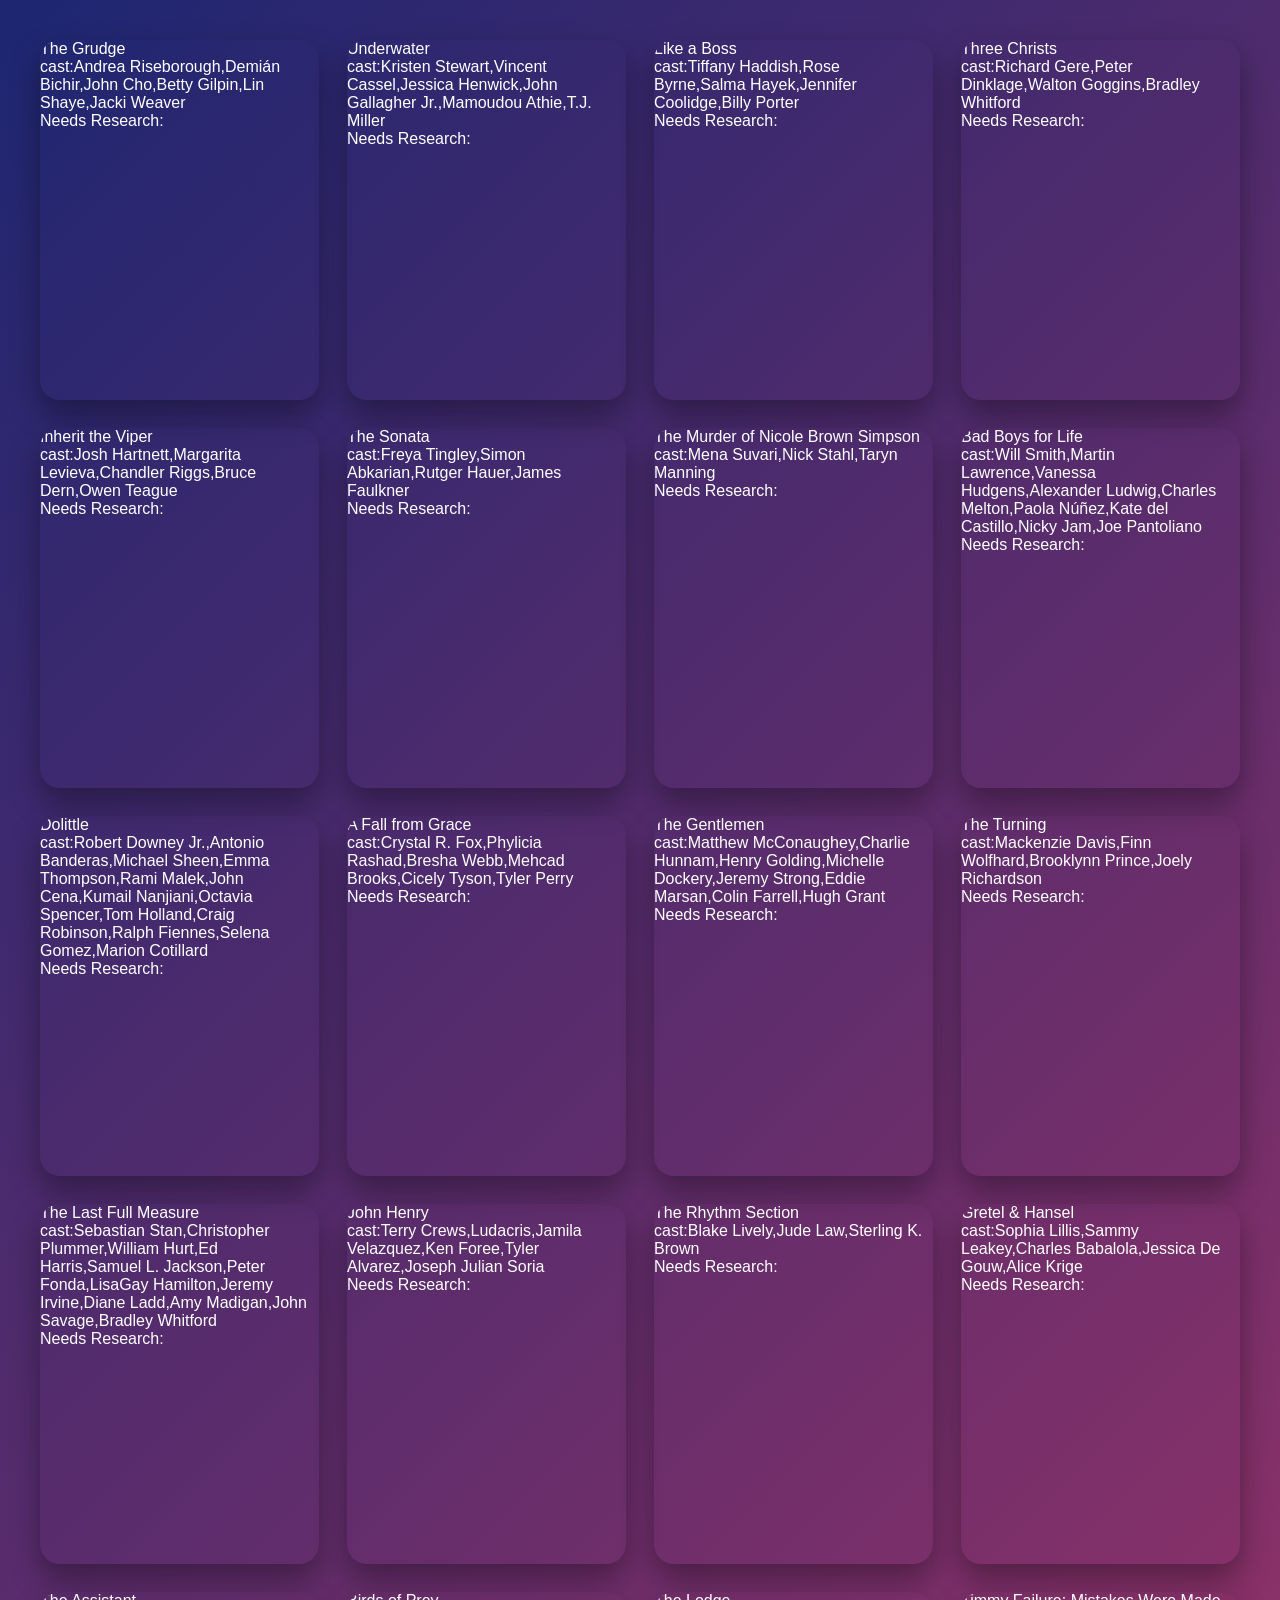
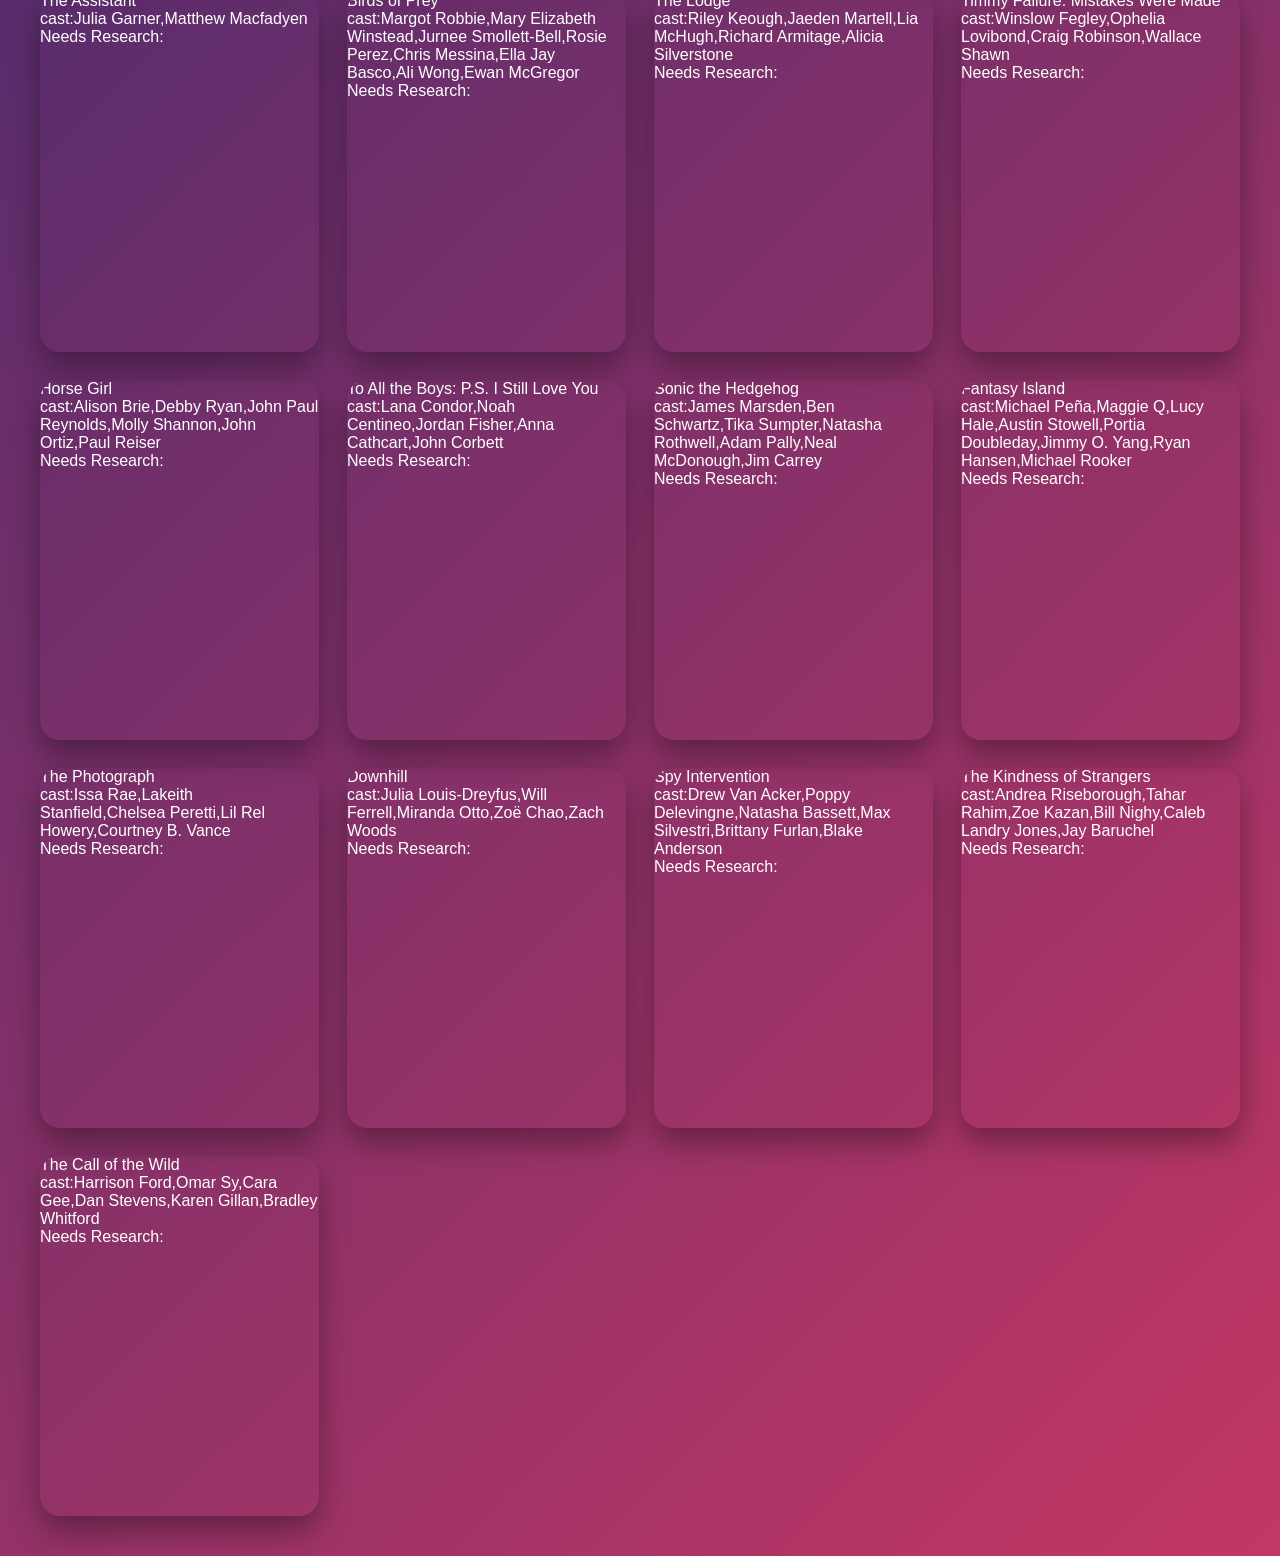
==== index.html @ 713d5431 "Add files via upload" ====
<!DOCTYPE html>
<html lang="en">
<head>
    <meta charset="UTF-8">
   
    <meta name="viewport" content="width=device-width, initial-scale=1.0"> 
    <title>My Project</title>
   
    <link rel="stylesheet" href="style.css">
</head>
<body>

    <div class="grid-container"></div>
    

    <script src="style.js"></script>
</body>
</html>
---- style.css ----
* {
  box-sizing: border-box;
  margin: 0;
  padding: 0;
  font-family: "Poppins", "Segoe UI", sans-serif;
}

body {
  background: linear-gradient(135deg, #1d2671, #c33764);
  min-height: 100vh;
  padding: 40px;
  color: white;
}


.grid-container {
  display: grid;
  grid-template-columns: repeat(auto-fill, minmax(220px, 1fr));
  gap: 28px;
}

.card {
  position: relative;
  height: 360px;
  border-radius: 20px;
  overflow: hidden;
  background-size: cover;
  background-position: center;
  cursor: pointer;
  transition: transform 0.4s ease, box-shadow 0.4s ease;
  box-shadow: 0 15px 30px rgba(0, 0, 0, 0.35);
}
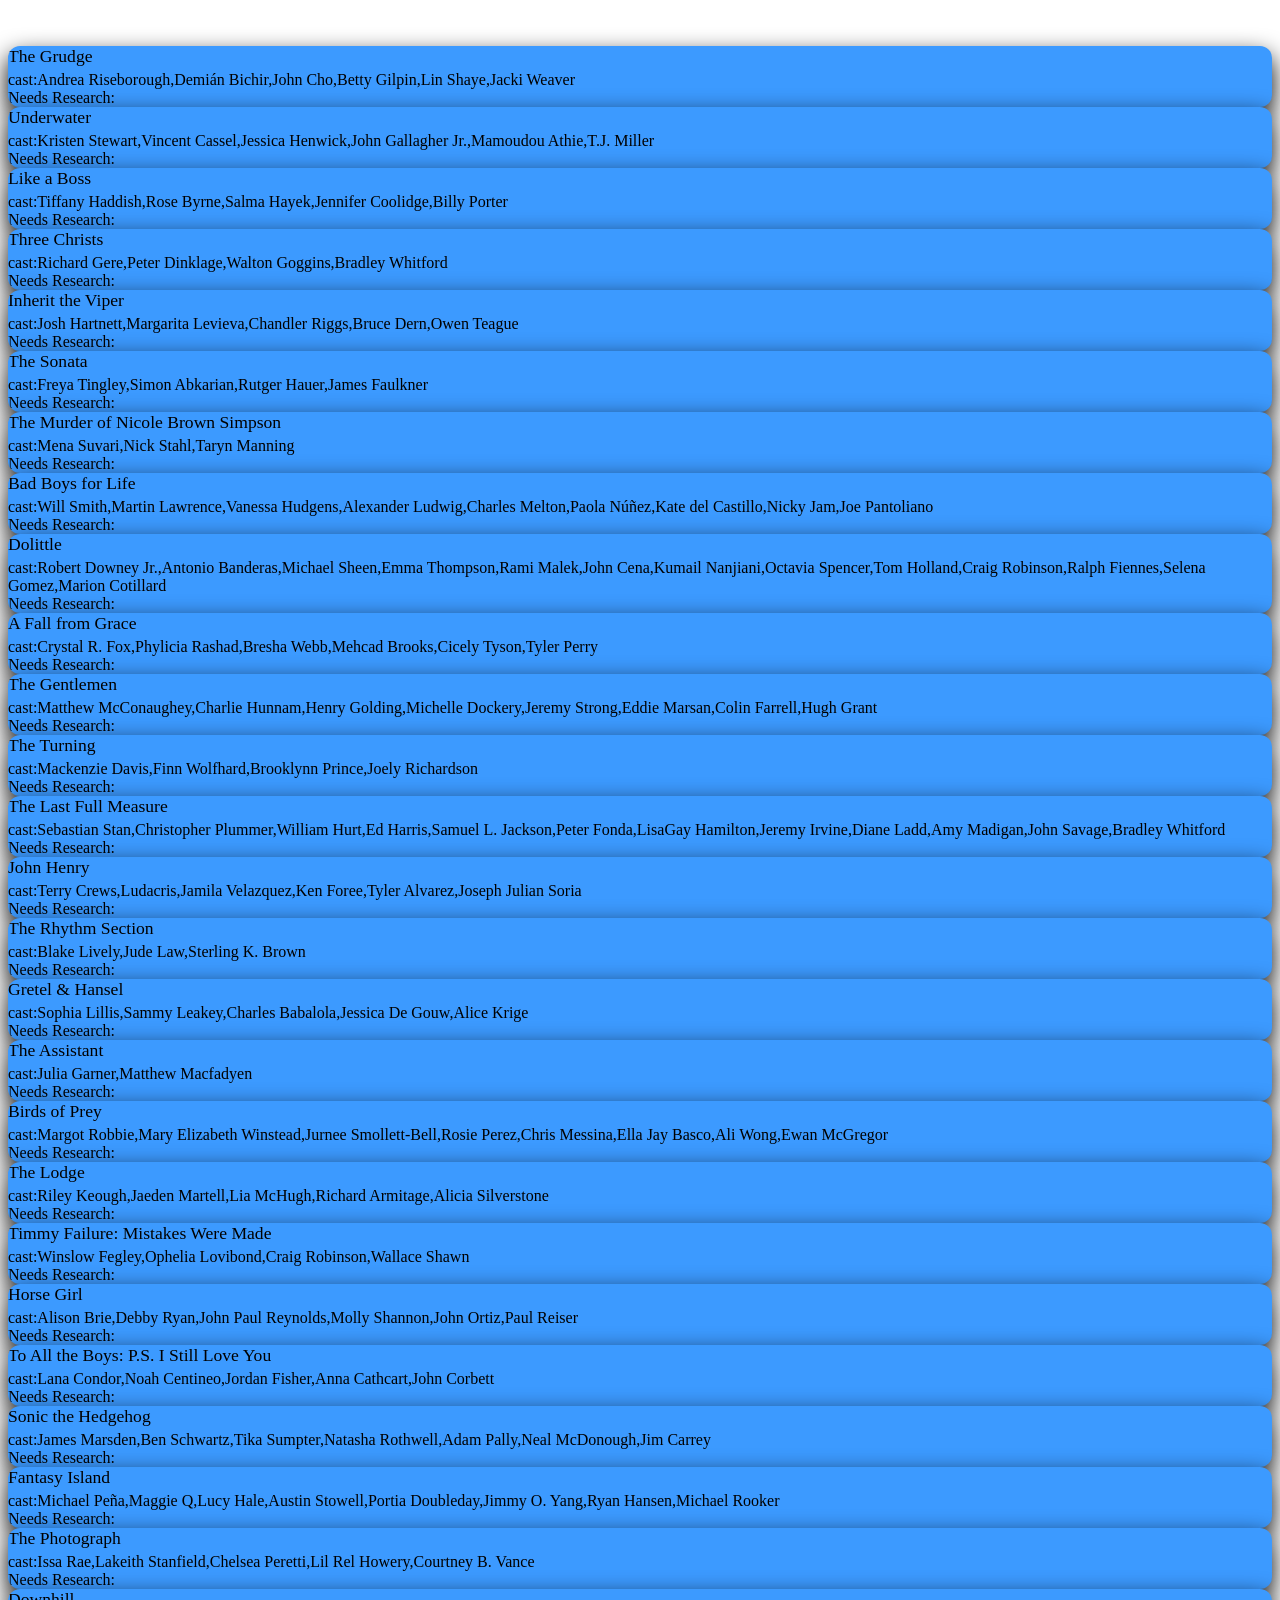
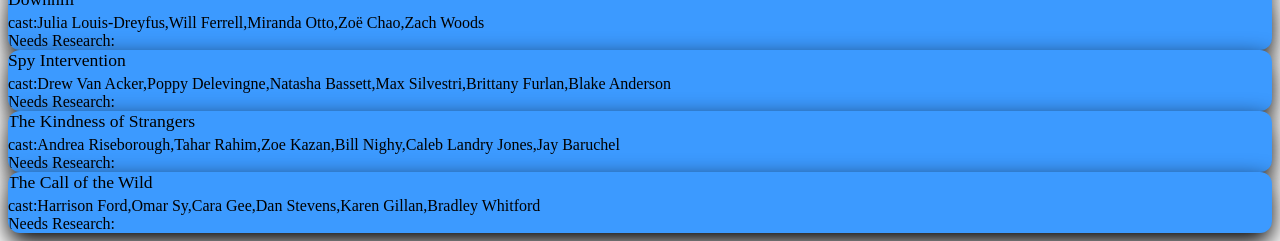
==== commit d01b20c1: "Add files via upload" ====
--- a/index.html
+++ b/index.html
@@ -9,6 +9,7 @@
     <link rel="stylesheet" href="style.css">
 </head>
 <body>
+    <a href="form.html" class="nav-link">Add Movie</a>
 
     <div class="grid-container"></div>
     
--- a/style.css
+++ b/style.css
@@ -1,32 +1,89 @@
-* {
-  box-sizing: border-box;
-  margin: 0;
-  padding: 0;
-  font-family: "Poppins", "Segoe UI", sans-serif;
+.card {
+  background: #3c9aff;
+  border-radius: 12px;
+  overflow: hidden;
+  box-shadow: 0 10px 25px;
+  transition: transform 0.3s ease;
 }
 
-body {
-  background: linear-gradient(135deg, #1d2671, #c33764);
-  min-height: 100vh;
-  padding: 40px;
-  color: white;
+.card:hover {
+  transform: translateY(-6px);
 }
 
-
-.grid-container {
-  display: grid;
-  grid-template-columns: repeat(auto-fill, minmax(220px, 1fr));
-  gap: 28px;
+.card-image {
+  height: 320px;
+  background-size: cover;
+  background-position: center;
 }
 
-.card {
-  position: relative;
-  height: 360px;
-  border-radius: 20px;
-  overflow: hidden;
-  background-size: cover;
-  background-position: center;
+.card-content {
+  padding: 16px;
+}
+
+.movie-title {
+  font-size: 1.1rem;
+  margin-bottom: 4px;
+}
+
+.movie-year {
+  font-size: 0.9rem;
+  opacity: 0.8;
+}
+
+.genres {
+  margin: 8px 0;
+}
+
+.genre {
+  display: inline-block;
+  background:(255,255,255,0.15);
+  padding: 4px 8px;
+  border-radius: 6px;
+  font-size: 0.75rem;
+  margin-right: 6px;
+}
+
+.movie-cast {
+  font-size: 0.85rem;
+  opacity: 0.9;
+}
+.nav-link {
+  display: inline-block;
+  margin-bottom: 20px;
+  color: white;
+  text-decoration: none;
+  font-weight: 600;
+}
+
+.movie-form {
+  max-width: 420px;
+  background: rgba(0,0,0,0.35);
+  padding: 24px;
+  border-radius: 12px;
+}
+
+.movie-form label {
+  display: block;
+  margin-bottom: 14px;
+  font-size: 0.9rem;
+}
+
+.movie-form input {
+  width: 100%;
+  padding: 10px;
+  margin-top: 6px;
+  border-radius: 6px;
+  border: none;
+}
+
+.movie-form button {
+  margin-top: 12px;
+  width: 100%;
+  padding: 12px;
+  border: none;
+  border-radius: 8px;
+  background: #6fadda;
+  color: white;
+  font-size: 1rem;
   cursor: pointer;
-  transition: transform 0.4s ease, box-shadow 0.4s ease;
-  box-shadow: 0 15px 30px rgba(0, 0, 0, 0.35);
 }
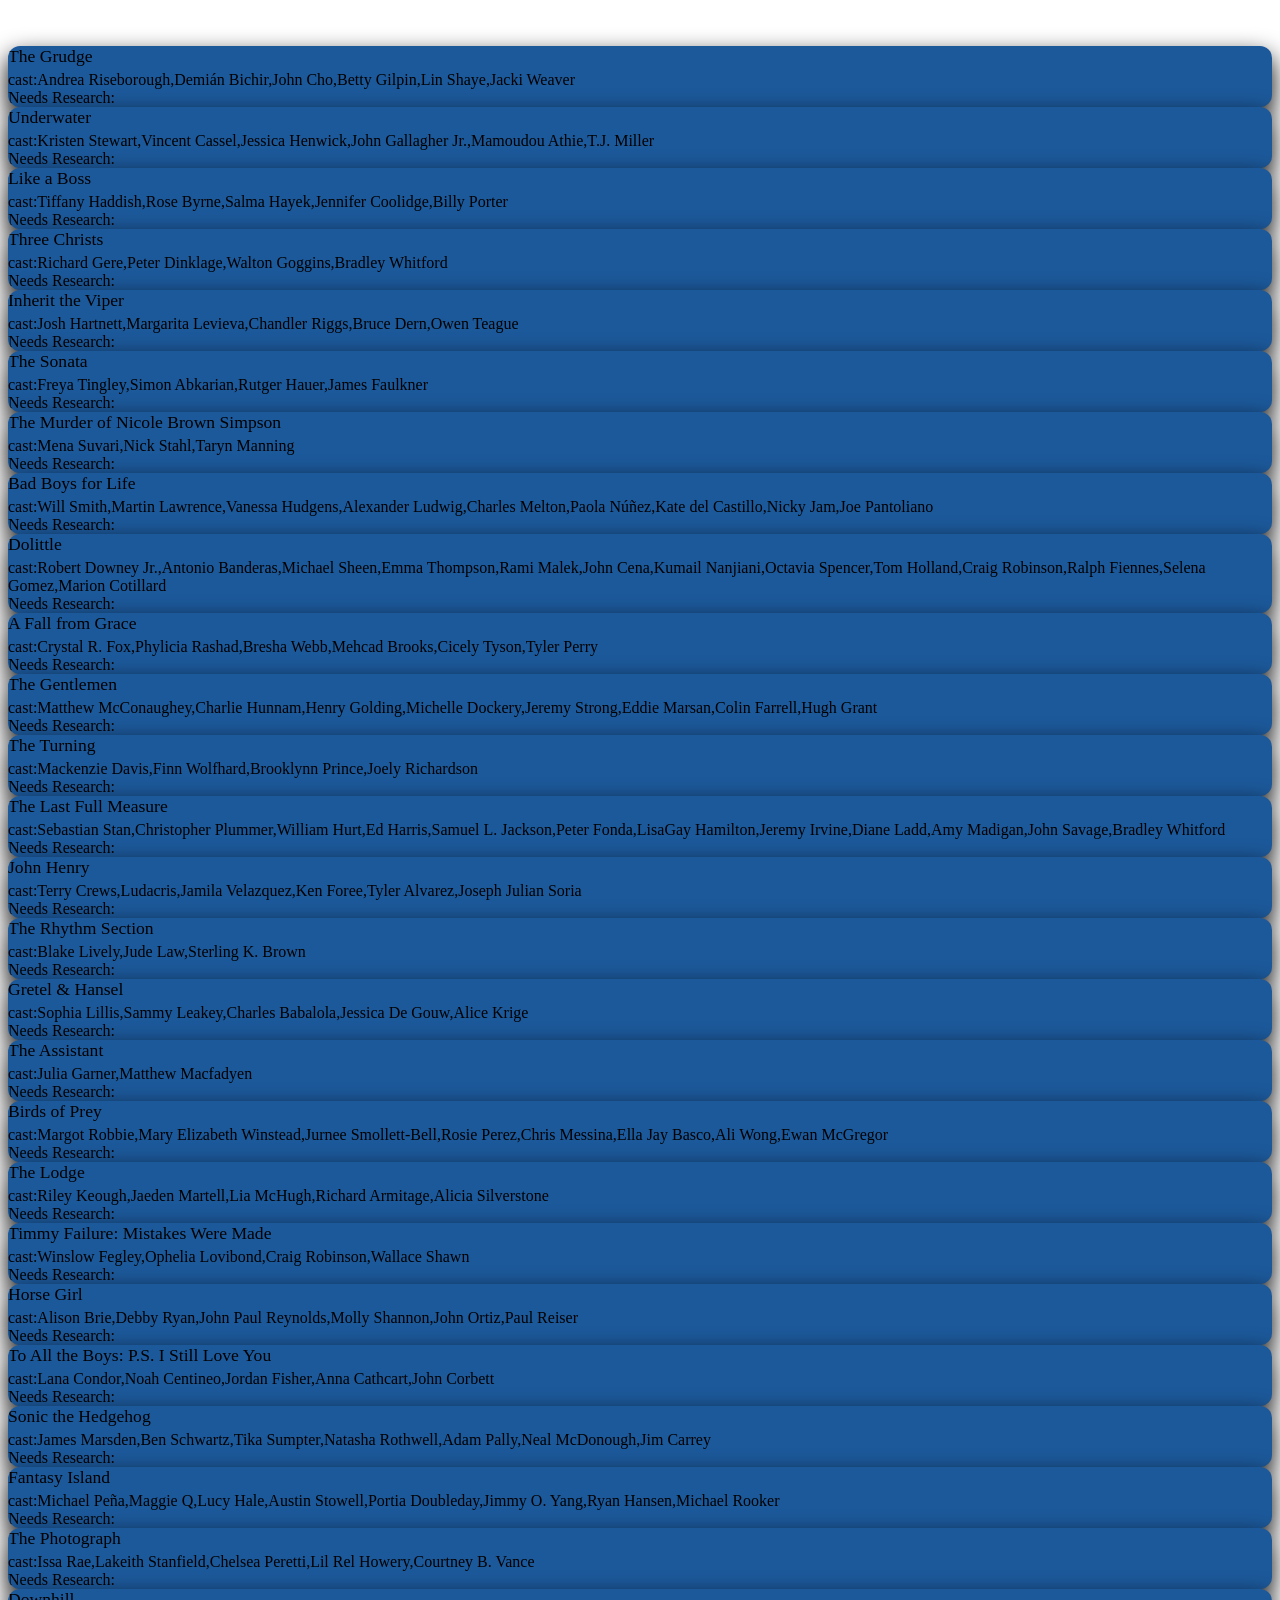
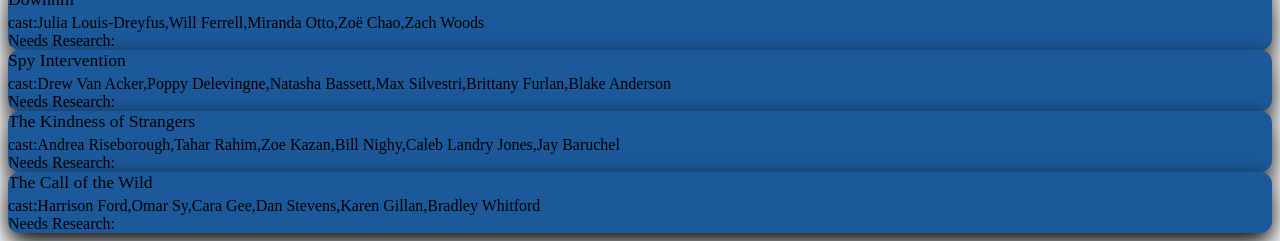
==== commit 6cc571cb: "Add files via upload" ====
--- a/index.html
+++ b/index.html
@@ -1,19 +1,17 @@
 <!DOCTYPE html>
 <html lang="en">
 <head>
-    <meta charset="UTF-8">
-   
-    <meta name="viewport" content="width=device-width, initial-scale=1.0"> 
-    <title>My Project</title>
-   
-    <link rel="stylesheet" href="style.css">
+  <meta charset="UTF-8">
+  <title>My Movie Watchlist</title>
+  <meta name="viewport" content="width=device-width, initial-scale=1.0">
+  <link rel="stylesheet" href="style.css">
 </head>
 <body>
-    <a href="form.html" class="nav-link">Add Movie</a>
 
-    <div class="grid-container"></div>
-    
+  <a href="form.html" class="nav-link"> + Add Movie</a>
 
-    <script src="style.js"></script>
+  <div class="grid-container"></div>
+
+  <script src="style.js"></script>
 </body>
 </html>
--- a/style.css
+++ b/style.css
@@ -1,5 +1,5 @@
 .card {
-  background: #3c9aff;
+  background: #1c599b;
   border-radius: 12px;
   overflow: hidden;
   box-shadow: 0 10px 25px;
